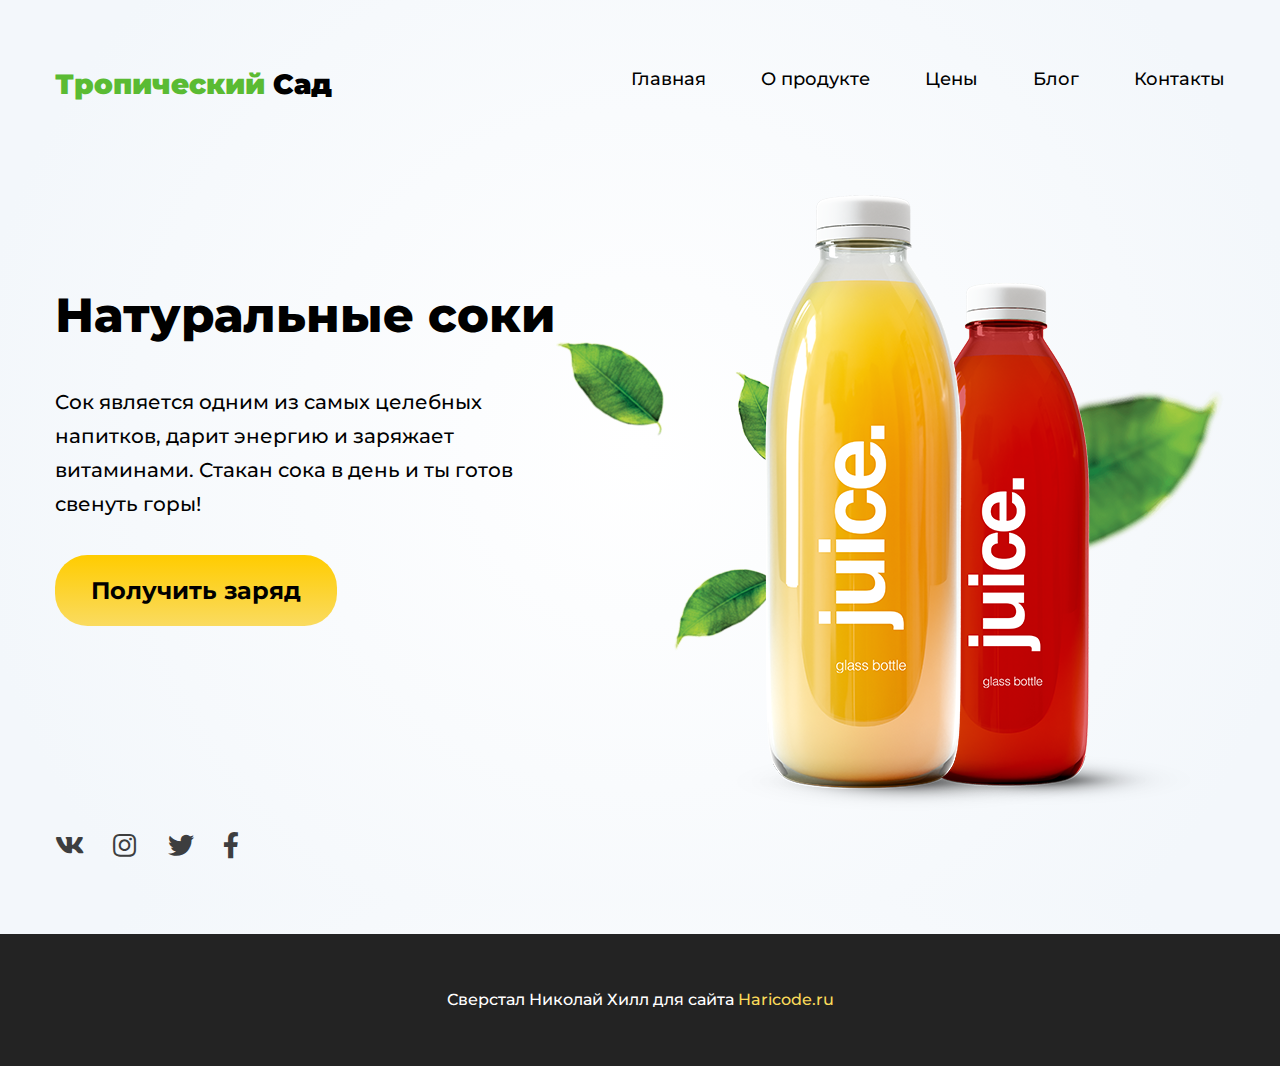
==== Juice/Juice/index.html @ 631248d0 "Add files via upload" ====
<!doctype html>
<html lang="en">
<head>

<meta charset="utf-8">
<meta name="viewport" content="width=device-width, initial-scale=1, shrink-to-fit=no">
<meta http-equiv="X-UA-Compatible" content="ie=edge">

<link rel="stylesheet" href="https://use.fontawesome.com/releases/v5.7.2/css/all.css">
<link rel="stylesheet" href="css/reset.css">
<link rel="stylesheet" href="css/style.css">
<link href="https://fonts.googleapis.com/css2?family=Montserrat:wght@500;700;800;900&display=swap" rel="stylesheet">
<title>Juice</title>
</head>
<body>
<header class="header">
    <div class="container">
        <div class="header__inner">
            <div class="header__logo"><span>Тропический</span> Сад</div>

            <nav class="nav">
                <a href="#" class="nav__link">Главная</a></li>
                <a href="#" class="nav__link">О продукте</a></li>
                <a href="#" class="nav__link">Цены</a></li>
                <a href="#" class="nav__link">Блог</a></li>
                <a href="#" class="nav__link">Контакты</a></li>
            </nav>
        </div>
    </div>
</header>

<section class="intro">
    <div class="container">
        <div class="intro__inner">
            <div class="intro__desc">
                <h1 class="intro__title">Натуральные соки</h1>
                <p class="intro__text">Cок является одним из самых целебных напитков, дарит энергию и заряжает витаминами. Стакан сока в день и ты готов свенуть горы!</p>
                <a href="#" class="button">Получить заряд</a>
                <div class="icons">
                    <a href="#" class="intro__icon"><i class="fab fa-vk"></i></a>
                    <a href="#" class="intro__icon"> 
                        <i class="fab fa-instagram"></i>
                    </a>
                    <a href="#" class="intro__icon"><i class="fab fa-twitter"></i></a>
                    <a href="#" class="intro__icon"><i class="fab fa-facebook-f"></i></a>
                </div>
            </div>
            <div class="picture">
                <img src="img/bg/bg.png" alt="Error">
            </div>
        </div>
    </div>
</section>
<footer class="footer">
    <h4 class="footer__text">Сверстал Николай Хилл для сайта <span>Haricode.ru</span></h4>
</footer>




<script src="https://code.jquery.com/jquery-3.2.1.slim.min.js"></script>
<script src="https://cdnjs.cloudflare.com/ajax/libs/popper.js/1.12.9/umd/popper.min.js"></script>
<script src="https://maxcdn.bootstrapcdn.com/bootstrap/4.0.0/js/bootstrap.min.js"></script>
<script src="js/script.js"></script>
</body>
</html>
---- Juice/Juice/css/style.css ----
body{
    background-color: #f3f7fb;
    background-image: radial-gradient(circle 675px at center, #ffffff 0%, #f3f7fb 100%);
    font-family: 'Montserrat', sans-serif;
}

/* CONTAINER */
.container{
    width: 100%;
    max-width: 1170px;
    margin: 0 auto;
}

/* HEADER */
.header{
    padding-top: 70px;
}

.header__logo{
    font-size: 28px;
    font-weight: 900;
    color: #000;
}

.header__logo span{
    color: #5abb33;
}

.header__inner{
    display: flex;
    justify-content: space-between;
}

/* NAV */
.nav{
    cursor: default;
}

.nav__link{
    font-size: 18px;
    font-weight: 500;
    color: #000;
    margin-right: 51px;
    transition: all .1s ease-in-out;
}

.nav__link:last-child{
    margin-right: 0;
}

.nav__link:hover{
    color: #5abb33;
}

.nav__list{
    display: flex;
    align-items: center;
}

/* INTRO */
.intro__inner{
    display: flex;
    justify-content: space-between;
    padding-top: 97px;
}

.intro__desc{
    padding-top: 90px;
}

.intro__title{
  font-size: 48px;
  font-weight: 800;
  line-height: 1.29;
  color: #000000;
  padding-bottom: 38px;
}

.intro__text{
  font-size: 20px;
  font-weight: 500;
  line-height: 1.7;
  color: #000000;
  margin-bottom: 39px;
}

.intro__icon{
    color: #3d3e3f;
    font-size: 26px;
    padding-right: 25px;
    transition: all .2s ease-in-out;
}

i.fa-vk:hover{
    color: #597da3;
}

i.fa-facebook-f:hover{
    color: #3b5998;
}

i.fa-instagram:hover{
  display: inline-block;
  background: linear-gradient(to bottom,#405DE6 1%, #5851DB, #833AB4, #C13584, #E1306C, #FD1D1D, #F56040, #F77737, #FCAF45, #FFDC80);
  -webkit-background-clip: text;
  -webkit-text-fill-color: transparent;
}

i.fa-twitter:hover{
    color: #00acee;
}

.icons{
    margin: 210px 0 75px 0;
}

/* BUTTON */
.button{
    border-radius: 32.5px;
    background-image: linear-gradient(to top, #fadb60, #ffcc00);
    padding: 21px 36px;
  
    font-size: 24px;
    font-weight: 700;
    line-height: 2.58;
    color: #000000;
}

.button:active{
    background-image: linear-gradient(to top, #ffde5c, #dfb200);
}

/* FOOTER */
.footer{
  background-color: #232323;
  text-align: center;
}

.footer__text{
  font-size: 16px;
  font-weight: 500;
  line-height: 2.13;
  color: #ffffff;
  padding: 49px 0;
}


.footer__text span{
    color: #fada5a;
}
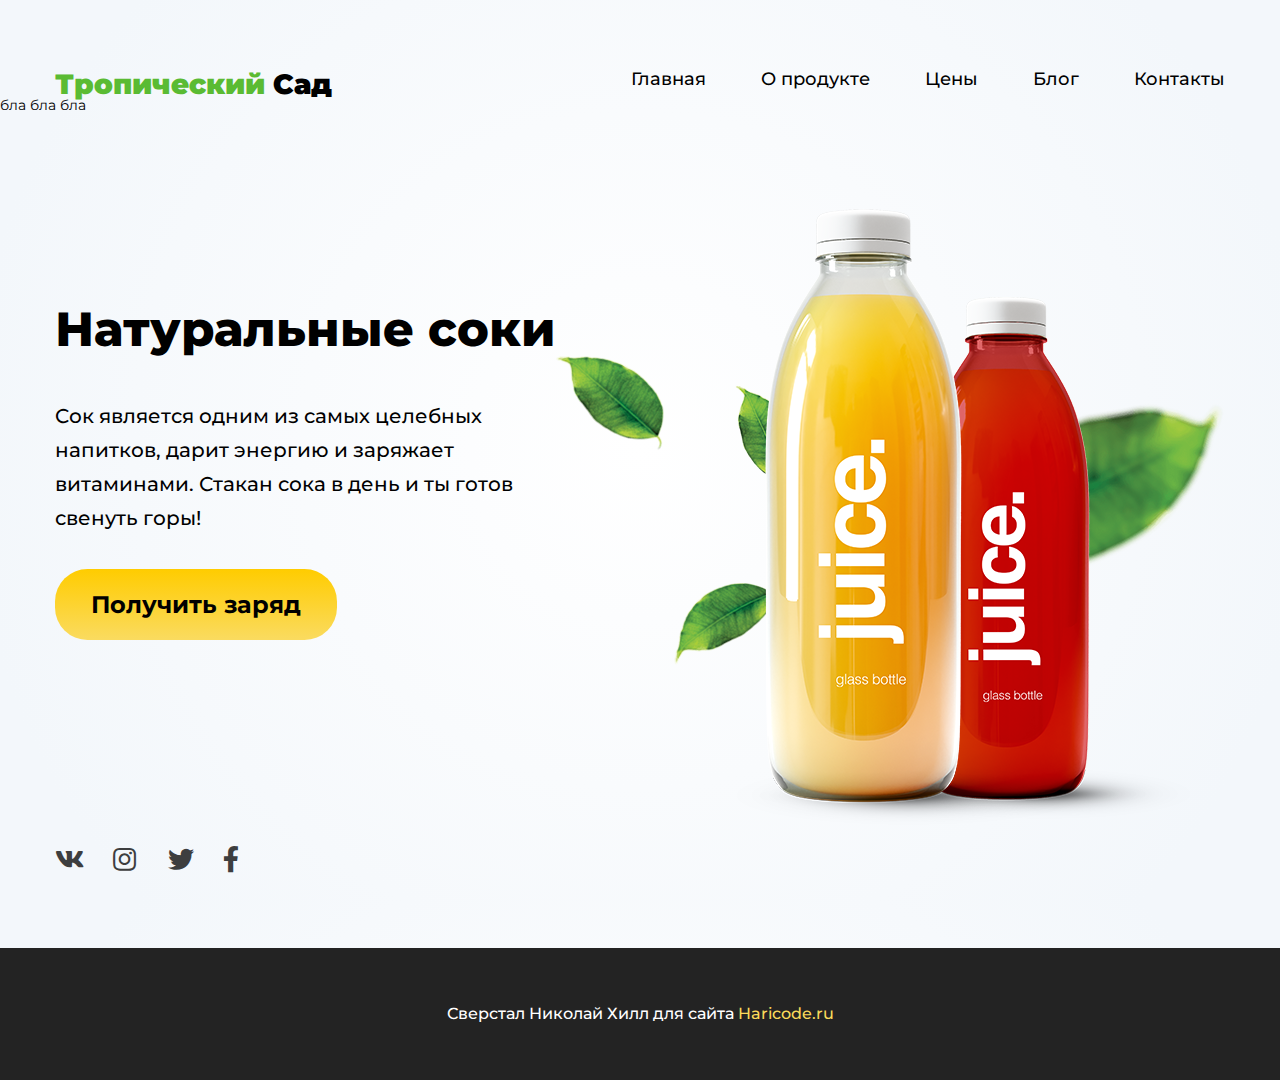
==== commit 7c60279e: "mod index" ====
--- a/Juice/Juice/index.html
+++ b/Juice/Juice/index.html
@@ -28,7 +28,9 @@
         </div>
     </div>
 </header>
-
+<section>
+    бла бла бла
+</section>
 <section class="intro">
     <div class="container">
         <div class="intro__inner">
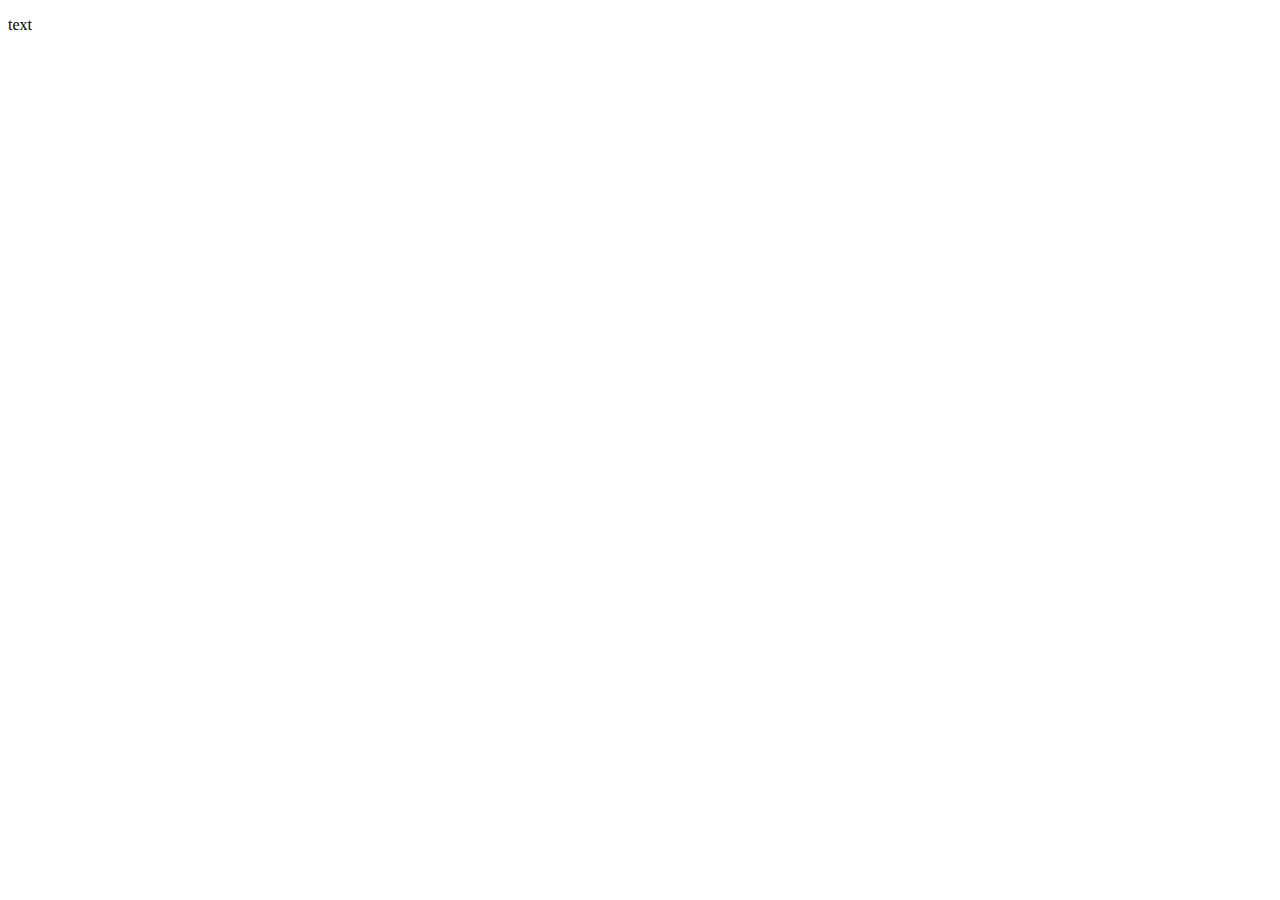
==== commit 531f9bc3: "new" ====
--- a/Juice/Juice/index.html
+++ b/Juice/Juice/index.html
@@ -1,68 +1,11 @@
-<!doctype html>
+<!DOCTYPE html>
 <html lang="en">
 <head>
-
-<meta charset="utf-8">
-<meta name="viewport" content="width=device-width, initial-scale=1, shrink-to-fit=no">
-<meta http-equiv="X-UA-Compatible" content="ie=edge">
-
-<link rel="stylesheet" href="https://use.fontawesome.com/releases/v5.7.2/css/all.css">
-<link rel="stylesheet" href="css/reset.css">
-<link rel="stylesheet" href="css/style.css">
-<link href="https://fonts.googleapis.com/css2?family=Montserrat:wght@500;700;800;900&display=swap" rel="stylesheet">
-<title>Juice</title>
+    <meta charset="UTF-8">
+    <meta name="viewport" content="width=device-width, initial-scale=1.0">
+    <title>Document</title>
 </head>
 <body>
-<header class="header">
-    <div class="container">
-        <div class="header__inner">
-            <div class="header__logo"><span>Тропический</span> Сад</div>
-
-            <nav class="nav">
-                <a href="#" class="nav__link">Главная</a></li>
-                <a href="#" class="nav__link">О продукте</a></li>
-                <a href="#" class="nav__link">Цены</a></li>
-                <a href="#" class="nav__link">Блог</a></li>
-                <a href="#" class="nav__link">Контакты</a></li>
-            </nav>
-        </div>
-    </div>
-</header>
-<section>
-    бла бла бла
-</section>
-<section class="intro">
-    <div class="container">
-        <div class="intro__inner">
-            <div class="intro__desc">
-                <h1 class="intro__title">Натуральные соки</h1>
-                <p class="intro__text">Cок является одним из самых целебных напитков, дарит энергию и заряжает витаминами. Стакан сока в день и ты готов свенуть горы!</p>
-                <a href="#" class="button">Получить заряд</a>
-                <div class="icons">
-                    <a href="#" class="intro__icon"><i class="fab fa-vk"></i></a>
-                    <a href="#" class="intro__icon"> 
-                        <i class="fab fa-instagram"></i>
-                    </a>
-                    <a href="#" class="intro__icon"><i class="fab fa-twitter"></i></a>
-                    <a href="#" class="intro__icon"><i class="fab fa-facebook-f"></i></a>
-                </div>
-            </div>
-            <div class="picture">
-                <img src="img/bg/bg.png" alt="Error">
-            </div>
-        </div>
-    </div>
-</section>
-<footer class="footer">
-    <h4 class="footer__text">Сверстал Николай Хилл для сайта <span>Haricode.ru</span></h4>
-</footer>
-
-
-
-
-<script src="https://code.jquery.com/jquery-3.2.1.slim.min.js"></script>
-<script src="https://cdnjs.cloudflare.com/ajax/libs/popper.js/1.12.9/umd/popper.min.js"></script>
-<script src="https://maxcdn.bootstrapcdn.com/bootstrap/4.0.0/js/bootstrap.min.js"></script>
-<script src="js/script.js"></script>
+    <p>text</p>
 </body>
 </html>